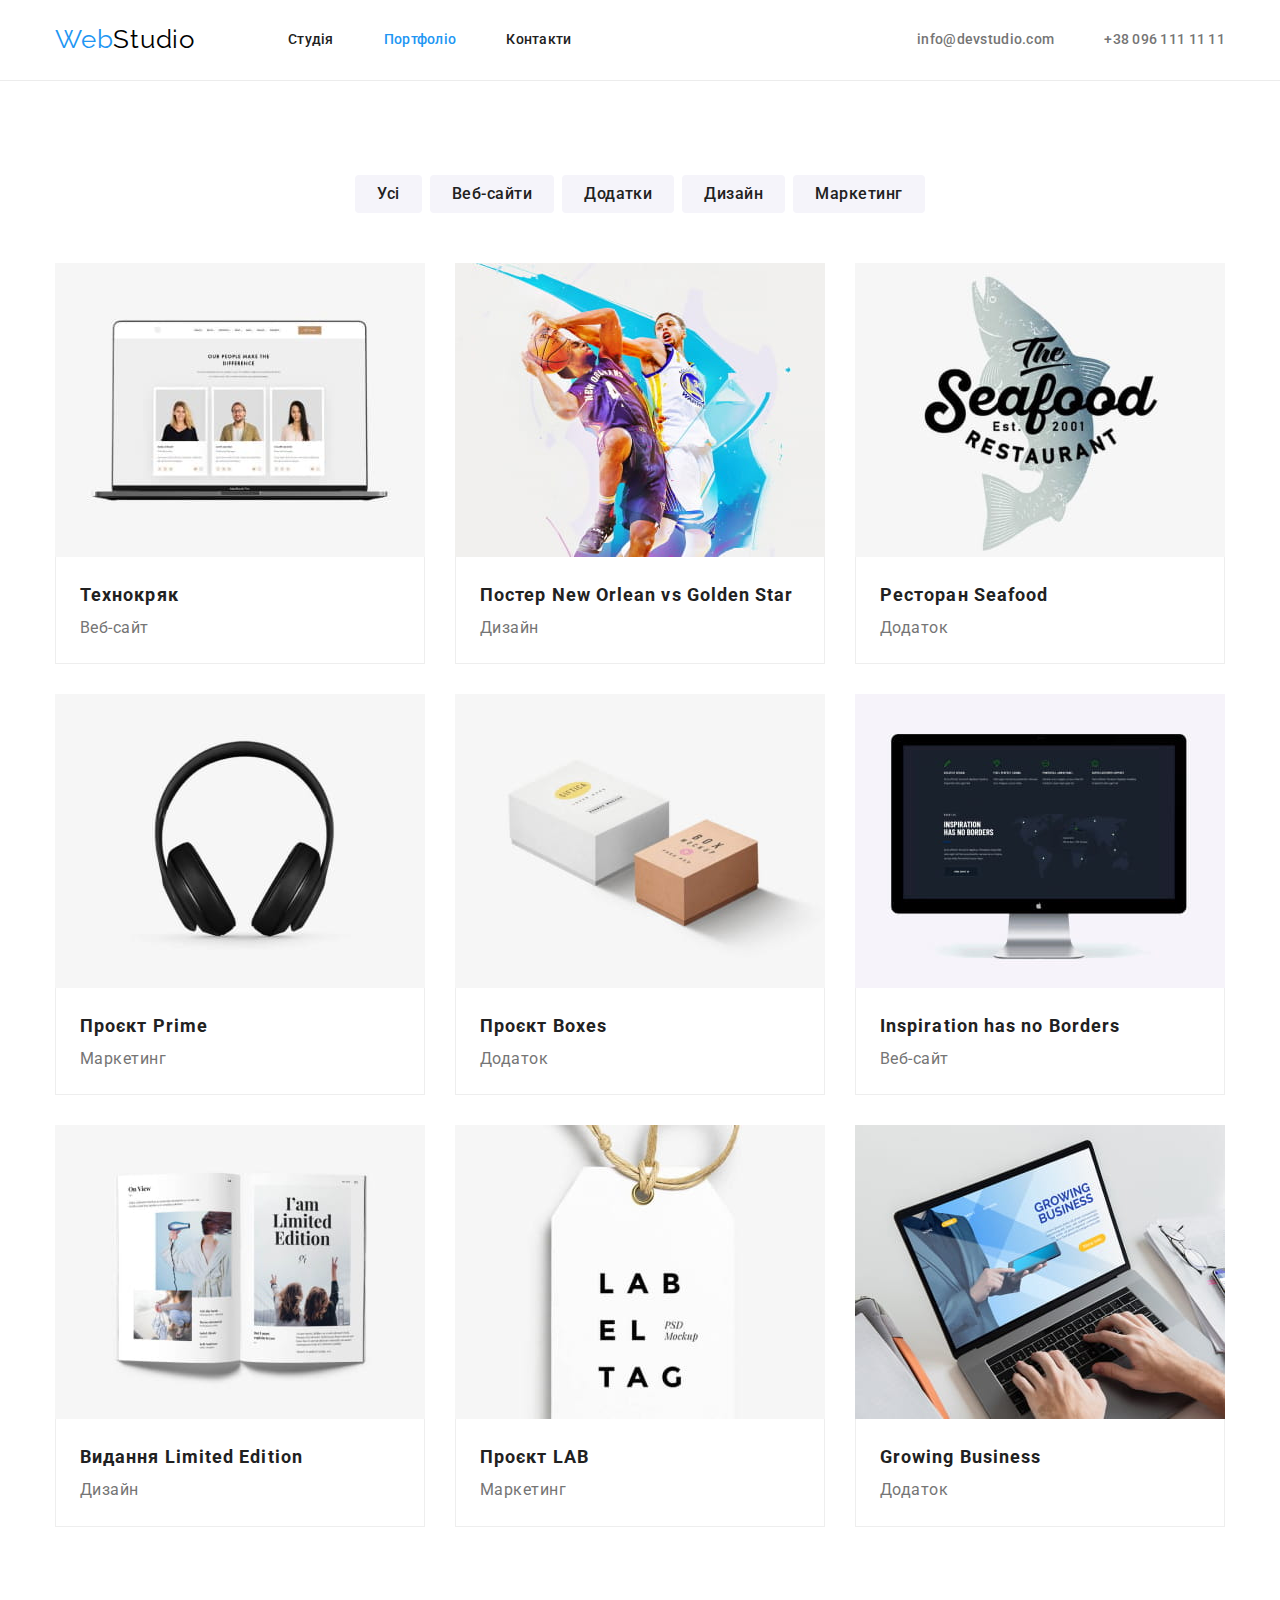
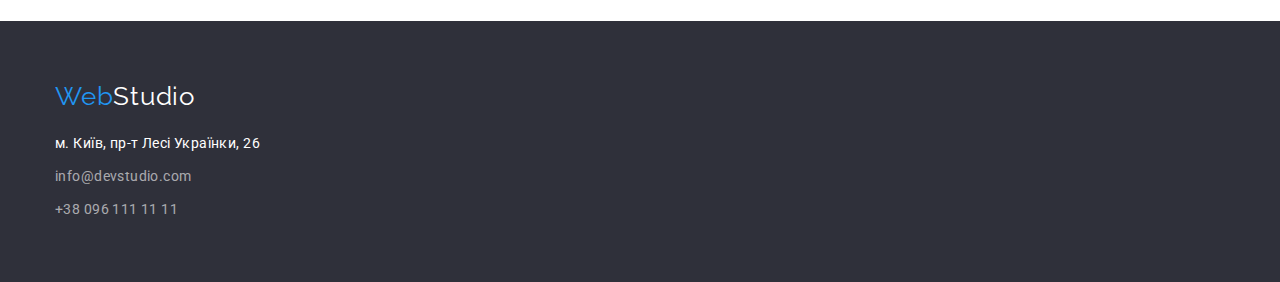
==== portfolio.html @ f5ce7939 "create homework4" ====
<!DOCTYPE html>
<html lang="uk">
  <head>
    <meta charset="UTF-8" />
    <meta http-equiv="X-UA-Compatible" content="IE=edge" />
    <meta name="viewport" content="width=device-width, initial-scale=1.0" />
    <title>Студія</title>
    <link
      href="https://fonts.googleapis.com/css2?family=Raleway:wght@700&family=Roboto:wght@400;500;700;900&display=swap"
      rel="stylesheet"
    />
    <link
      rel="stylesheet"
      href="https://cdnjs.cloudflare.com/ajax/libs/modern-normalize/1.1.0/modern-normalize.min.css"
    />
    <link rel="stylesheet" href="./css/styles.css" />
  </head>
  <body>
    <header class="header-box">
      <div class="container">
        <nav class="nav-content">
          <a href="" class="logo link">
            <span class="logo-accent">Web</span>Studio
          </a>
          <ul class="site-nav list">
            <li class="item">
              <a href="./index.html" class="link">Студія</a>
            </li>
            <li class="item">
              <a href="./portfolio.html" class="link current">Портфоліо</a>
            </li>
            <li class="item">
              <a href="" class="link">Контакти</a>
            </li>
          </ul>
        </nav>
        <ul class="head-address list">
          <li class="item">
            <a href="mailto:info@devstudio.com" class="link"
              >info@devstudio.com</a
            >
          </li>
          <li class="item">
            <a href="tel:+380961111111" class="link">+38 096 111 11 11</a>
          </li>
        </ul>
      </div>
    </header>
    <main>
      <section class="section">
        <div class="container">
          <h1 class="hidden">Наші роботи</h1>
          <ul class="filter-box list">
            <li class="item">
              <button type="button" class="btn-secondary">Усі</button>
            </li>
            <li class="item">
              <button type="button" class="btn-secondary">Веб-сайти</button>
            </li>
            <li class="item">
              <button type="button" class="btn-secondary">Додатки</button>
            </li>
            <li class="item">
              <button type="button" class="btn-secondary">Дизайн</button>
            </li>
            <li class="item">
              <button type="button" class="btn-secondary">Маркетинг</button>
            </li>
          </ul>
          <ul class="filter-content list">
            <li class="item">
              <a href="" class="link">
                <img
                  src="images/portfolio_1.jpg"
                  alt="Веб-сайт Технокряк"
                  width="370"
                />
                <div class="filter-text">
                  <h2 class="project-title">Технокряк</h2>
                  <p class="project-item">Веб-сайт</p>
                </div>
              </a>
            </li>
            <li class="item">
              <a href="" class="link">
                <img
                  src="images/portfolio_2.jpg"
                  alt="Постер New Orlean vs Golden Star"
                  width="370"
                />
                <div class="filter-text">
                  <h2 class="project-title">
                    Постер New Orlean vs Golden Star
                  </h2>
                  <p class="project-item">Дизайн</p>
                </div>
              </a>
            </li>
            <li class="item">
              <a href="" class="link">
                <img
                  src="images/portfolio_3.jpg"
                  alt="Додаток Ресторан Seafood"
                  width="370"
                />
                <div class="filter-text">
                  <h2 class="project-title">Ресторан Seafood</h2>
                  <p class="project-item">Додаток</p>
                </div>
              </a>
            </li>
            <li class="item">
              <a href="" class="link">
                <img
                  src="images/portfolio_4.jpg"
                  alt="Проєкт Prime"
                  width="370"
                />
                <div class="filter-text">
                  <h2 class="project-title">Проєкт Prime</h2>
                  <p class="project-item">Маркетинг</p>
                </div>
              </a>
            </li>
            <li class="item">
              <a href="" class="link">
                <img
                  src="images/portfolio_5.jpg"
                  alt="Проєкт Boxes"
                  width="370"
                />
                <div class="filter-text">
                  <h2 class="project-title">Проєкт Boxes</h2>
                  <p class="project-item">Додаток</p>
                </div>
              </a>
            </li>
            <li class="item">
              <a href="" class="link">
                <img
                  src="images/portfolio_6.jpg"
                  alt="Веб-сайт Inspiration has no Borders"
                  width="370"
                />
                <div class="filter-text">
                  <h2 class="project-title">Inspiration has no Borders</h2>
                  <p class="project-item">Веб-сайт</p>
                </div>
              </a>
            </li>
            <li class="item">
              <a href="" class="link">
                <img
                  src="images/portfolio_7.jpg"
                  alt="Видання Limited Edition"
                  width="370"
                />
                <div class="filter-text">
                  <h2 class="project-title">Видання Limited Edition</h2>
                  <p class="project-item">Дизайн</p>
                </div>
              </a>
            </li>
            <li class="item">
              <a href="" class="link">
                <img
                  src="images/portfolio_8.jpg"
                  alt="Проєкт LAB"
                  width="370"
                />
                <div class="filter-text">
                  <h2 class="project-title">Проєкт LAB</h2>
                  <p class="project-item">Маркетинг</p>
                </div>
              </a>
            </li>
            <li class="item">
              <a href="" class="link">
                <img
                  src="images/portfolio_9.jpg"
                  alt="Додаток Growing Business"
                  width="370"
                />
                <div class="filter-text">
                  <h2 class="project-title">Growing Business</h2>
                  <p class="project-item">Додаток</p>
                </div>
              </a>
            </li>
          </ul>
        </div>
      </section>
    </main>
    <footer class="footer">
      <div class="container">
        <a href="" class="logo bottom link">
          <span class="logo-accent">Web</span>Studio
        </a>
        <address>
          <ul class="footer-address list">
            <li class="item">
              <a href="" class="link">м. Київ, пр-т Лесі Українки, 26</a>
            </li>
            <li class="item">
              <a href="mailto:info@devstudio.com" class="link opacity"
                >info@devstudio.com</a
              >
            </li>
            <li class="item">
              <a href="tel:+380961111111" class="link opacity"
                >+38 096 111 11 11</a
              >
            </li>
          </ul>
        </address>
      </div>
    </footer>
  </body>
</html>
---- css/styles.css ----
:root {
    --bg-light-color: #F5F5F5;
    --bg-middle-color: #F5F4FA;
    --bg-dark-color: #2F303A;
    --text-primary-color: #212121;
    --text-secondary-color: #757575;
    --accent-color: #2196F3;
    --white-color: #FFFFFF;
    --black-color: #000000;
    --opacity-color: rgba(255, 255, 255, 0.6);
    --active-color: #188CE8;
}

body {
    background-color: var(--white-color);
    color: var(--text-secondary-color);
    font-family: Roboto, sans-serif;
    font-size: 14px;
    line-height: 1.71;
    letter-spacing: 0.03em;
}

/* container */
.container {
    width: 1200px;
    margin-left: auto;
    margin-right: auto;
    padding-left: 15px;
    padding-right: 15px;
}

.section {
    padding-top: 94px;
    padding-bottom: 94px;
}

.list {
    margin: 0;
    padding: 0;
    list-style: none;
}

h1,
h2,
h3,
p {
    margin-top: 0;
    margin-bottom: 0;
}

.link {
    text-decoration: none;
}

img {
    display: block;
}

.hidden {
    position: absolute;
    width: 1px;
    height: 1px;
    margin: -1px;
    border: 0;
    padding: 0;

    white-space: nowrap;
    clip-path: inset(100%);
    clip: rect(0 0 0 0);
    overflow: hidden;
}

/* logo */
.nav-content .logo {
    padding-top: 24px;
    padding-bottom: 25px;
    margin-right: 93px;
}

.logo {
    font-family: Raleway, sans-serif;
    font-size: 26px;
    line-height: 1.2;
    letter-spacing: 0.03em;
    color: var(--black-color);
}

.header-box {
    border-bottom: 1px solid #ECECEC;
}

.footer .logo {
    display: block;
    margin-bottom: 20px;
}

.bottom {
    color: var(--white-color);
}

.logo-accent,
.site-nav .link:hover,
.site-nav .link:focus,
.site-nav .link.current,
.head-address .link:hover,
.head-address .link:focus,
.address:hover,
.address:focus {
    color: var(--accent-color);
}

/* site-nav */
.site-nav,
.head-address {
    display: flex;
}

.header-box>.container {
    display: flex;
    justify-content: space-between;
}

.nav-content {
    display: flex;
    align-items: center;
}

.site-nav .item:not(:last-child),
.head-address .item:not(:last-child) {
    margin-right: 50px;
}

.site-nav .link {
    display: block;
    padding-top: 32px;
    padding-bottom: 32px;
    color: var(--text-primary-color);
    font-weight: 500;
    font-size: 14px;
    line-height: 1.14;
    letter-spacing: 0.02em;
}

.head-address .link {
    display: block;
    padding-top: 32px;
    padding-bottom: 32px;
    color: var(--text-secondary-color);
    font-weight: 500;
    font-size: 14px;
    line-height: 1.14;
    letter-spacing: 0.02em;
}

/* hero */
.hero {
    padding-top: 200px;
    padding-bottom: 200px;
    text-align: center;
    background-color: var(--bg-dark-color);
}

.hero-title {
    margin-bottom: 30px;
    color: var(--white-color);
    font-weight: 900;
    font-size: 44px;
    line-height: 1.36;
    letter-spacing: 0.06em;
    text-transform: uppercase;
}

.section-title {
    margin-bottom: 50px;
    color: var(--text-primary-color);
    font-weight: 700;
    font-size: 36px;
    line-height: 1.17;
    text-align: center;
    letter-spacing: 0.03em;
}

/* what we do */
.activity {
    padding-bottom: 94px;
}

.activity-box {
    display: flex;
    justify-content: space-between;
}

/* feature-list */
.title {
    margin-bottom: 10px;
}

.feature-list .list {
    display: flex;
    gap: 30px;
}

.feature-list .item {
    flex-basis: calc((100% - 90px) / 4);
}

.feature-list .title {
    color: var(--text-primary-color);
    font-weight: 700;
    font-size: 14px;
    line-height: 1.14;
    letter-spacing: 0.03em;
    text-transform: uppercase;
}

/* team */
.team {
    background-color: var(--bg-middle-color);
}

.team-text {
    text-align: center;
    padding: 30px;
    border-radius: 0 0 4px 4px;
    background-color: var(--white-color);
}

.team-title {
    margin-bottom: 10px;
    color: var(--text-primary-color);
    font-weight: 500;
    font-size: 16px;
    line-height: 1.19;
    letter-spacing: 0.03em;
}

.team-item {
    font-size: 16px;
    line-height: 1.19;
    letter-spacing: 0.03em;

}

.team .list {
    display: flex;
    gap: 30px;
}

.team .item {
    flex-basis: calc((100% - 90px) / 4);
    box-shadow: 0px 1px 3px rgba(0, 0, 0, 0.12),
        0px 1px 1px rgba(0, 0, 0, 0.14),
        0px 2px 1px rgba(0, 0, 0, 0.2);
    border-radius: 0px 0px 4px 4px;
}

/* footer */
.footer {
    padding-top: 60px;
    padding-bottom: 60px;
    background-color: var(--bg-dark-color);
}

.footer-address .item:not(:last-child) {
    margin-bottom: 9px;
}

.footer-address .link {
    color: var(--white-color);
    font-style: normal;
    font-size: 14px;
    line-height: 1.71;
    letter-spacing: 0.03em;
}

.footer-address .opacity {
    color: var(--opacity-color);
}

/* buttons */
.btn-primary {
    padding: 10px 32px;
    cursor: pointer;
    color: var(--white-color);
    background-color: var(--accent-color);
    border: transparent;
    border-radius: 4px;
    font-family: inherit;
    font-weight: 700;
    font-size: 16px;
    line-height: 1.88;
    letter-spacing: 0.06em;
}

.btn-primary:hover,
.btn-primary:focus {
    background-color: var(--active-color);
}

.btn-secondary {
    padding: 6px 22px;
    cursor: pointer;
    color: var(--text-primary-color);
    background-color: var(--bg-middle-color);
    border: transparent;
    border-radius: 4px;
    font-family: inherit;
    font-weight: 500;
    font-size: 16px;
    line-height: 1.63;
    text-align: center;
    letter-spacing: 0.03em;
}

.btn-secondary:hover,
.btn-secondary:focus {
    color: var(--white-color);
    background-color: var(--accent-color);
    box-shadow: 0px 3px 1px rgba(0, 0, 0, 0.1), 0px 1px 2px rgba(0, 0, 0, 0.08), 0px 2px 2px rgba(0, 0, 0, 0.12);
}

/* portfolio */
.project-title {
    color: var(--text-primary-color);
    font-weight: 700;
    font-size: 18px;
    line-height: 2;
    letter-spacing: 0.06em;
}

.project-item {
    color: var(--text-secondary-color);
    font-size: 16px;
    line-height: 1.88;
    letter-spacing: 0.03em;
}

.filter-box {
    display: flex;
    justify-content: center;
    margin-bottom: 50px;
}

.filter-box .item:not(:last-child) {
    margin-right: 8px;
}

.filter-content {
    display: flex;
    flex-wrap: wrap;
    gap: 30px;
}

.filter-content .item {
    flex-basis: calc((100% - 60px) / 3);
}

.filter-text {
    padding: 20px 24px;
    border-right: 1px solid #EEEEEE;
    border-bottom: 1px solid #EEEEEE;
    border-left: 1px solid #EEEEEE;
}
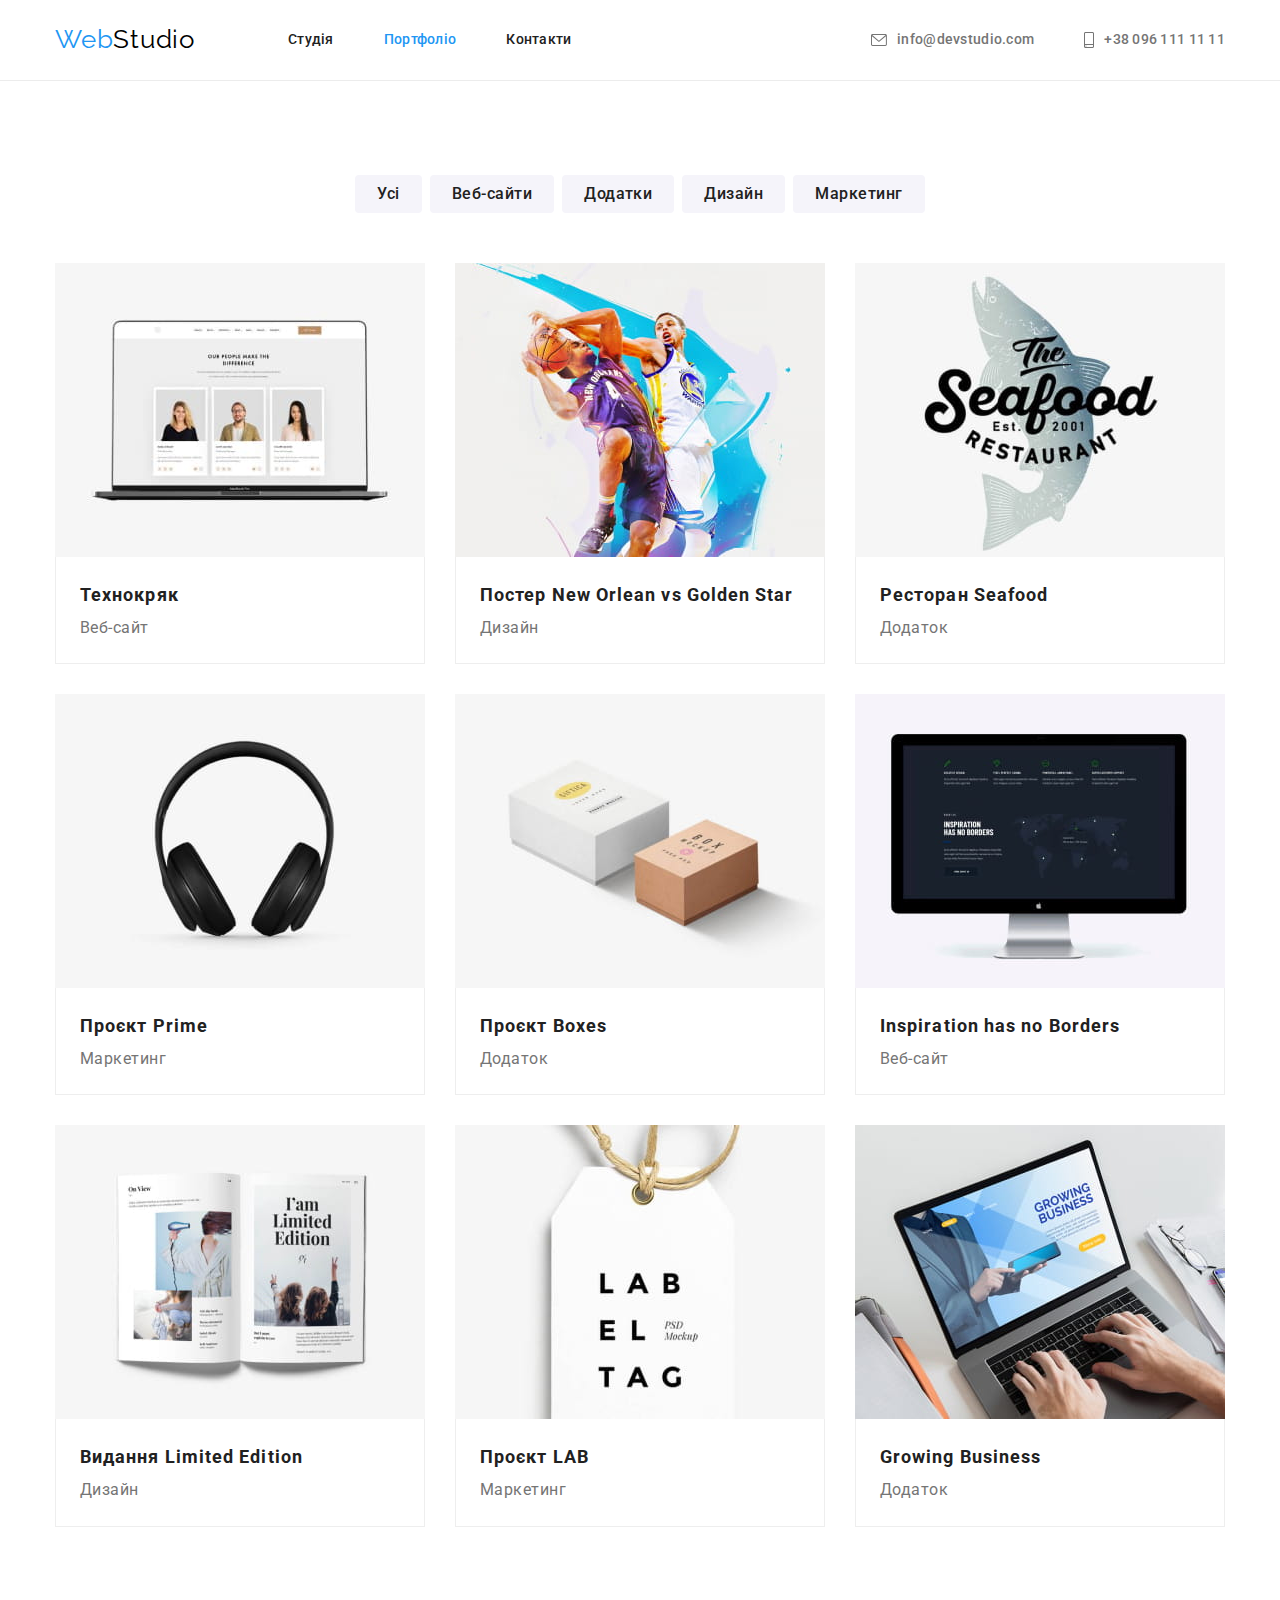
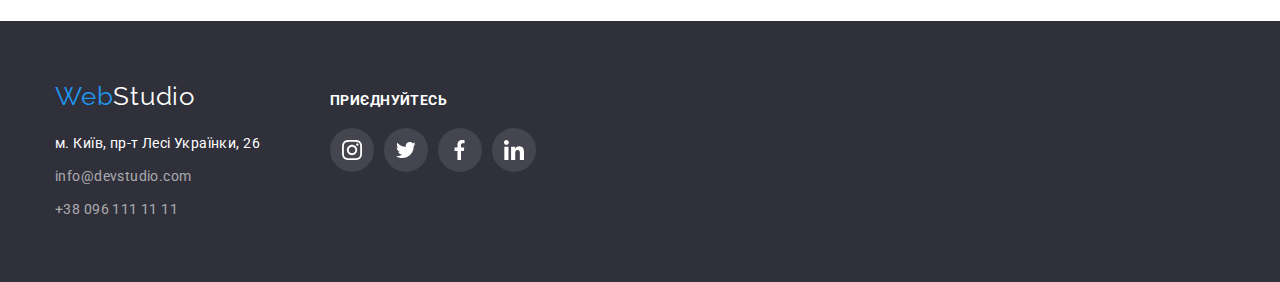
==== commit 828f494c: "homework4" ====
--- a/portfolio.html
+++ b/portfolio.html
@@ -36,12 +36,20 @@
         </nav>
         <ul class="head-address list">
           <li class="item">
-            <a href="mailto:info@devstudio.com" class="link"
-              >info@devstudio.com</a
-            >
+            <a href="mailto:info@devstudio.com" class="link">
+              <svg class="icon-envelop">
+                <use href="./images/icons.svg#envelope"></use>
+              </svg>
+              info@devstudio.com
+            </a>
           </li>
           <li class="item">
-            <a href="tel:+380961111111" class="link">+38 096 111 11 11</a>
+            <a href="tel:+380961111111" class="link">
+              <svg class="icon-smartphone">
+                <use href="./images/icons.svg#smartphone"></use>
+              </svg>
+              +38 096 111 11 11
+            </a>
           </li>
         </ul>
       </div>
@@ -192,27 +200,62 @@
       </section>
     </main>
     <footer class="footer">
-      <div class="container">
-        <a href="" class="logo bottom link">
-          <span class="logo-accent">Web</span>Studio
-        </a>
-        <address>
-          <ul class="footer-address list">
-            <li class="item">
-              <a href="" class="link">м. Київ, пр-т Лесі Українки, 26</a>
-            </li>
-            <li class="item">
-              <a href="mailto:info@devstudio.com" class="link opacity"
-                >info@devstudio.com</a
-              >
-            </li>
-            <li class="item">
-              <a href="tel:+380961111111" class="link opacity"
-                >+38 096 111 11 11</a
-              >
-            </li>
-          </ul>
-        </address>
+      <div class="container footer-box">
+        <div class="footer-premier">
+          <a href="" class="logo bottom link">
+            <span class="logo-accent">Web</span>Studio
+          </a>
+          <address>
+            <ul class="footer-address list">
+              <li class="item">
+                <a href="" class="link">м. Київ, пр-т Лесі Українки, 26</a>
+              </li>
+              <li class="item">
+                <a href="mailto:info@devstudio.com" class="link opacity"
+                  >info@devstudio.com</a
+                >
+              </li>
+              <li class="item">
+                <a href="tel:+380961111111" class="link opacity"
+                  >+38 096 111 11 11</a
+                >
+              </li>
+            </ul>
+          </address>
+        </div>
+        <div class="footer-secondary">
+          <h1 class="footer-title">Приєднуйтесь</h1>
+          <ul class="network-list list">
+            <li class="network-item">
+              <a href="" class="social-link" aria-label="instagram">
+                <svg class="social-icon">
+                  <use href="./images/icons.svg#instagram"></use>
+                </svg>
+              </a>
+            </li>
+            <li class="network-item">
+              <a href="" class="social-link" aria-label="twitter">
+                <svg class="social-icon">
+                  <use href="./images/icons.svg#twitter"></use>
+                </svg>
+              </a>
+            </li>
+            <li class="network-item">
+              <a href="" class="social-link" aria-label="facebook">
+                <svg class="social-icon">
+                  <use href="./images/icons.svg#facebook"></use>
+                </svg>
+              </a>
+            </li>
+            <li class="network-item">
+              <a href="" class="social-link" aria-label="linkedin">
+                <svg class="social-icon">
+                  <use href="./images/icons.svg#linkedin"></use>
+                </svg>
+              </a>
+            </li>
+          </ul>
+        </div>
       </div>
     </footer>
   </body>
--- a/css/styles.css
+++ b/css/styles.css
@@ -9,6 +9,7 @@
     --black-color: #000000;
     --opacity-color: rgba(255, 255, 255, 0.6);
     --active-color: #188CE8;
+    --icon-color: #AFB1B8;
 }
 
 body {
@@ -104,8 +105,8 @@
 .site-nav .link.current,
 .head-address .link:hover,
 .head-address .link:focus,
-.address:hover,
-.address:focus {
+.footer-address .link:hover,
+.footer-address .link {
     color: var(--accent-color);
 }
 
@@ -142,7 +143,8 @@
 }
 
 .head-address .link {
-    display: block;
+    display: flex;
+    align-items: center;
     padding-top: 32px;
     padding-bottom: 32px;
     color: var(--text-secondary-color);
@@ -152,12 +154,38 @@
     letter-spacing: 0.02em;
 }
 
+.icon-envelop {
+    width: 16px;
+    height: 12px;
+    margin-right: 10px;
+    fill: currentColor;
+}
+
+.icon-smartphone {
+    width: 10px;
+    height: 16px;
+    margin-right: 10px;
+    fill: currentColor;
+}
+
 /* hero */
 .hero {
+
+    background-color: var(--bg-dark-color);
+}
+
+.overlay {
+    height: 600px;
+    max-width: 1600px;
+    margin-left: auto;
+    margin-right: auto;
+    padding-left: 15px;
+    padding-right: 15px;
     padding-top: 200px;
     padding-bottom: 200px;
     text-align: center;
-    background-color: var(--bg-dark-color);
+    background-image: linear-gradient(rgba(47, 48, 58, 0.4), rgba(47, 48, 58, 0.4)), url(../images/background.jpg);
+    background-position: center;
 }
 
 .hero-title {
@@ -213,6 +241,19 @@
     text-transform: uppercase;
 }
 
+.thumb {
+    max-width: 270px;
+    padding: 25px 100px;
+    margin-bottom: 30px;
+    background-color: var(--bg-middle-color);
+    border-radius: 4px;
+}
+
+.thumb-icon {
+    width: 70px;
+    height: 70px;
+}
+
 /* team */
 .team {
     background-color: var(--bg-middle-color);
@@ -241,7 +282,7 @@
 
 }
 
-.team .list {
+.team .card {
     display: flex;
     gap: 30px;
 }
@@ -254,6 +295,79 @@
     border-radius: 0px 0px 4px 4px;
 }
 
+
+/* network items*/
+
+.network-list {
+    display: flex;
+    gap: 10px;
+}
+
+.network-item {
+    flex-basis: calc((100% - 30px) / 4);
+}
+
+.network-link {
+    display: flex;
+    justify-content: center;
+    align-items: center;
+    width: 44px;
+    height: 44px;
+    border-radius: 50%;
+    color: var(--icon-color);
+}
+
+.network-icon {
+    width: 20px;
+    height: 20px;
+    fill: currentColor;
+}
+
+.network-link:hover,
+.network-link:focus {
+    background-color: var(--accent-color);
+    color: var(--white-color)
+}
+
+/* client list */
+.client-list {
+    display: flex;
+    gap: 30px;
+}
+
+.item-color {
+    flex-basis: calc((100% - 150px) / 6);
+    padding-top: 10px;
+}
+
+.item-color>.client-item {
+    color: var(--icon-color);
+
+}
+
+.client-item {
+    display: flex;
+    justify-content: center;
+    align-items: center;
+    width: 170px;
+    min-height: 92px;
+    border-radius: 4px;
+
+    border: 1px solid currentColor;
+
+}
+
+.client-icon {
+
+    fill: currentColor;
+}
+
+.client-item:hover,
+.client-item:focus {
+    color: var(--accent-color);
+
+}
+
 /* footer */
 .footer {
     padding-top: 60px;
@@ -275,6 +389,56 @@
 
 .footer-address .opacity {
     color: var(--opacity-color);
+}
+
+.footer-title {
+    margin-bottom: 20px;
+    font-family: 'Roboto';
+    font-style: normal;
+    font-weight: 700;
+    font-size: 14px;
+    line-height: 1.14;
+    letter-spacing: 0.03em;
+    text-transform: uppercase;
+    color: var(--white-color);
+}
+
+.footer-box {
+    display: flex;
+}
+
+.footer-premier {
+    margin-right: 70px;
+}
+
+.footer-secondary {
+    margin-top: 12px;
+}
+
+.footer-secondary {
+    width: 206px;
+}
+
+.social-icon {
+    width: 20px;
+    height: 20px;
+    fill: var(--white-color);
+}
+
+.social-link {
+    display: flex;
+    justify-content: center;
+    align-items: center;
+    width: 44px;
+    height: 44px;
+    border-radius: 50%;
+    background-color: rgba(255, 255, 255, 0.1);
+
+}
+
+.social-link:hover,
+.social-link:focus {
+    background-color: var(--accent-color);
 }
 
 /* buttons */
@@ -355,6 +519,11 @@
     flex-basis: calc((100% - 60px) / 3);
 }
 
+.filter-content .item:hover,
+.filter-content .item:focus {
+    box-shadow: 0px 1px 1px rgba(0, 0, 0, 0.12), 0px 4px 4px rgba(0, 0, 0, 0.06), 1px 4px 6px rgba(0, 0, 0, 0.16);
+}
+
 .filter-text {
     padding: 20px 24px;
     border-right: 1px solid #EEEEEE;
